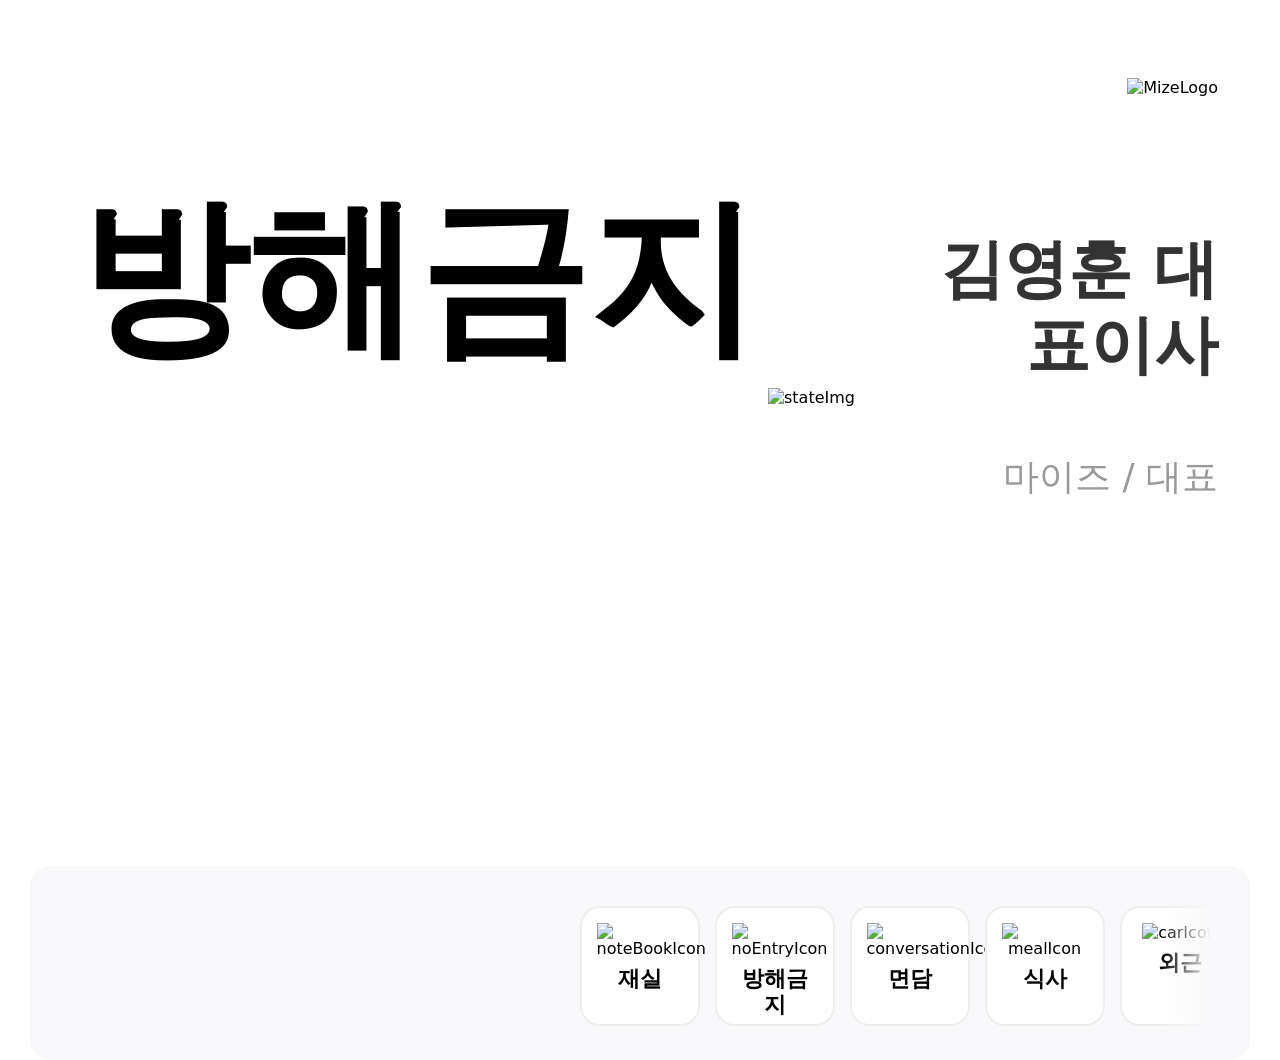
==== room3.html @ 1ccef026 "Update room3.html" ====
<!DOCTYPE html>
<html lang="ko">
<head>
  <meta charset="UTF-8">
  <meta name="viewport" content="width=device-width, initial-scale=1.0">
  <title>임원실 태블릿 UI - 시안 6</title>
  <link rel="stylesheet" href="reset.css">
  <link rel="stylesheet" href="style.css">
  <script src="https://kit.fontawesome.com/f3ec3a1505.js" crossorigin="anonymous"></script>
  <script src="https://code.jquery.com/jquery-3.6.0.min.js"></script>
  <script src="mainScript.js" async></script>
  <script src="jquery.easing.1.3.js"></script>
</head>
<body>
  <div class="container">
    <div class="left">
      <div class="state">
          <h1>방해금지</h1>
          <div class="stateImg">
              <img src="./img/noEntry.png" alt="stateImg">
          </div>
      </div>
  </div>
    <div class="right">
        <div class="logo">
            <img src="./img/MIZE.png" alt="MizeLogo">
        </div>
        <div class="room">
            <h3>김영훈 대표이사</h3>
            <div class="position">마이즈 / 대표</div>
        </div>
        <div class="schedule">

        </div>
    </div>
    <div class="menu">
        <div class="upDownBtn">
            <div class="udbtnBox">
              <i class="fa-solid fa-chevron-up"></i>
            </div>
        </div>
        <div class="menuContent">
          <div class="stateBtn">
            <div id="st1" class="active">
              <div class="btnBox">
                  <img src="./img/noteBookIcon.png" alt="noteBookIcon">
                  <div>재실</div>
              </div>
            </div>
            <div id="st2">
              <div class="btnBox">
                  <img src="./img/noEntryIcon.png" alt="noEntryIcon">
                  <div>방해금지</div>
              </div>
            </div>
            <div id="st3">
              <div class="btnBox">
                  <img src="./img/conversationIcon.png" alt="conversationIcon">
                  <div>면담</div>
              </div>
            </div>
            <div id="st4">
              <div class="btnBox">
                    <img src="./img/mealIcon.png" alt="mealIcon">
                    <div>식사</div>
              </div>
            </div>
            <div id="st5">
              <div class="btnBox">
                  <img src="./img/carIcon.png" alt="carIcon">
                  <div>외근</div>
              </div>
            </div>
            <div id="st6">
              <div class="btnBox">
                  <img src="./img/meetingIcon.png" alt="meetingIcon">
                  <div>회의</div>
              </div>
            </div>
            <div id="st7">
              <div class="btnBox">
                  <img src="./img/vacationIcon.png" alt="vacationIcon">
                  <div>휴가</div>
              </div>
            </div>
            <div id="st8">
              <div class="btnBox">
                  <img src="./img/homeIcon.png" alt="homeIcon">
                  <div>퇴근</div>
              </div>
            </div>
          </div>
        </div>
    </div>
  </div>
</body>
</html>
---- style.css ----
@import url("https://cdn.jsdelivr.net/gh/orioncactus/pretendard@v1.3.9/dist/web/variable/pretendardvariable.min.css");

html {
    overflow: hidden;
    
  }
  html * {
    box-sizing: border-box;
    font-family: "Pretendard Variable", Pretendard, -apple-system, BlinkMacSystemFont, system-ui, Roboto, "Helvetica Neue", "Segoe UI", "Apple SD Gothic Neo", "Noto Sans KR", "Malgun Gothic", "Apple Color Emoji", "Segoe UI Emoji", "Segoe UI Symbol", sans-serif;
  }
  
  :root {
    --black : #000000 ;
    --white : #ffffff ;
    --darkgray : #333333 ;
    --gray : #999999 ;
    --blue : #0692e7 ;
    --yellow : #F9D300 ;
    --red : #E70606 ;
    --bgGray : #f8f8fa;
  }
  
  .container {
    width: 100vw;
    height: 100vh;
    padding: 70px;
    overflow: hidden;
    display: flex;
    gap: 30px;
  }
  
  .left {
    width: 70%;
    /* background-color: #0692e7; */
    position: relative;
  }
  .state h1 {
    font-size: 170px;
    line-height: 170px;
    font-weight: 900;
    z-index: 10;
    position: absolute;
  }
  .stateImg img {
    height: 450px;
    position: absolute;
    right: 0;
    bottom: 0;
  }
  
  .right {
    width: 30%;
    display: flex;
    flex-direction: column;
    text-align: right;
  }
  .logo img {
    width: 134px;
  }
  .room {
    display: flex;
    flex-direction: column;
    gap: 10px;
    margin-top: 70px;
  }
  .room h3 {
    font-size: 64px;
    font-weight: 800;
    line-height: 76px;
    color: var(--darkgray);
  }
  .room .position {
    font-size: 36px;
    font-weight: 400;
    line-height: 40px;
    color: var(--gray);
  }
  .menu {
    width: calc(100% - 60px);
    height: 194px;
    position: absolute;
    left: 50%;
    transform: translateX(-50%);
    text-align: center;
    background-color: var(--bgGray);
    border-radius: 20px;
    bottom: -160px;
  }
  .menu.off {
    bottom: -160px;
    transition: ease-in-out 300ms;
  }
  .menu.on {
    bottom: 30px;
    transition: ease-in-out 300ms;
  }
  .upDownBtn {
    width: 100px;
    height: 60px;
    background-image: url('./img/udBtnBg.svg');
    border-radius: 50%;
    display: flex;
    align-items: center;
    justify-content: center;
    position: absolute;
    left: 50%;
    transform: translate(-50%, -50%);
  }
  .fa-chevron-up {
    font-size: 35px;
  }
  .fa-chevron-up.on {
    transform: rotate(180deg);
    transition: ease-in-out 300ms;
  }
  .fa-chevron-up.off {
    transform: rotate(00deg);
    transition: ease-in-out 300ms;
  }
  .menuContent {
    width: calc(100% - 80px);
    overflow: auto hidden;
    scroll-snap-type: x mandatory;
    scrollbar-width: none;
    margin: 40px;
  }
  .menuContent::before {
    content: " ";
    display: block;
    position: absolute;
    top: 0;
    left: 39px;
    width: 50px;
    height: 100%;
    background: rgb(248,248,250);
    background: linear-gradient(90deg, rgba(248,248,250,1) 0%, rgba(248,248,250,0) 100%);
  }
  .menuContent::after {
    content: " ";
    display: block;
    position: absolute;
    top: 0;
    right: 39px;
    width: 50px;
    height: 100%;
    background: rgb(248,248,250);
    background: linear-gradient(-90deg, rgba(248,248,250,1) 0%, rgba(248,248,250,0) 100%);
  }
  .stateBtn {
    padding: 0 calc(100% - 98px);
    height: 100%;
    display: flex;
    align-items: center;
    justify-content: center;
    gap: 15px;
    margin: auto 40px;
    scroll-snap-align: start;
  }
  .btnBox {
    width: 120px;
    height: 120px;
    background-color: var(--white);
    border: 2px solid #eeeeee;
    border-radius: 20px;
    padding: 15px;
  
  }
  .btnBox img {
    width: 56px;
    margin-bottom: 8px;
  }
  .btnBox div {
    font-size: 22px;
    line-height: 26px;
    font-weight: 600;
  }

  @media (min-width: 1281px) {
    .logo img {
        width: 30%;
    }
    .room h3 {
        font-size: 5vw;
        line-height: 120%;
    } 
    .room .position {
        font-size: 3vw;
        line-height: 120%;
    }
    .state h1 {
        font-size: 13vw;
        line-height: 120%;
    }
    .stateImg img {
        height: 60%;
    }
    .menu {
      height: 26vh;
    }
    .stateBtn {
      padding: 0;
    }
    .btnBox {
      width: 10vw;
      height: 10vw;
      display: flex;
      flex-direction: column;
      justify-content: center;
      align-items: center;
      gap: 5%;
      padding: 0;
    }
    .btnBox > * {
      width: 100%;
    }
    .btnBox img {
      width: 50%;
    }
    .btnBox div {
      font-size: 1.5vw;
    }
    .menu {
      bottom: -23vh;
    }
    .menu.off {
      bottom: -23vh;
    }
}
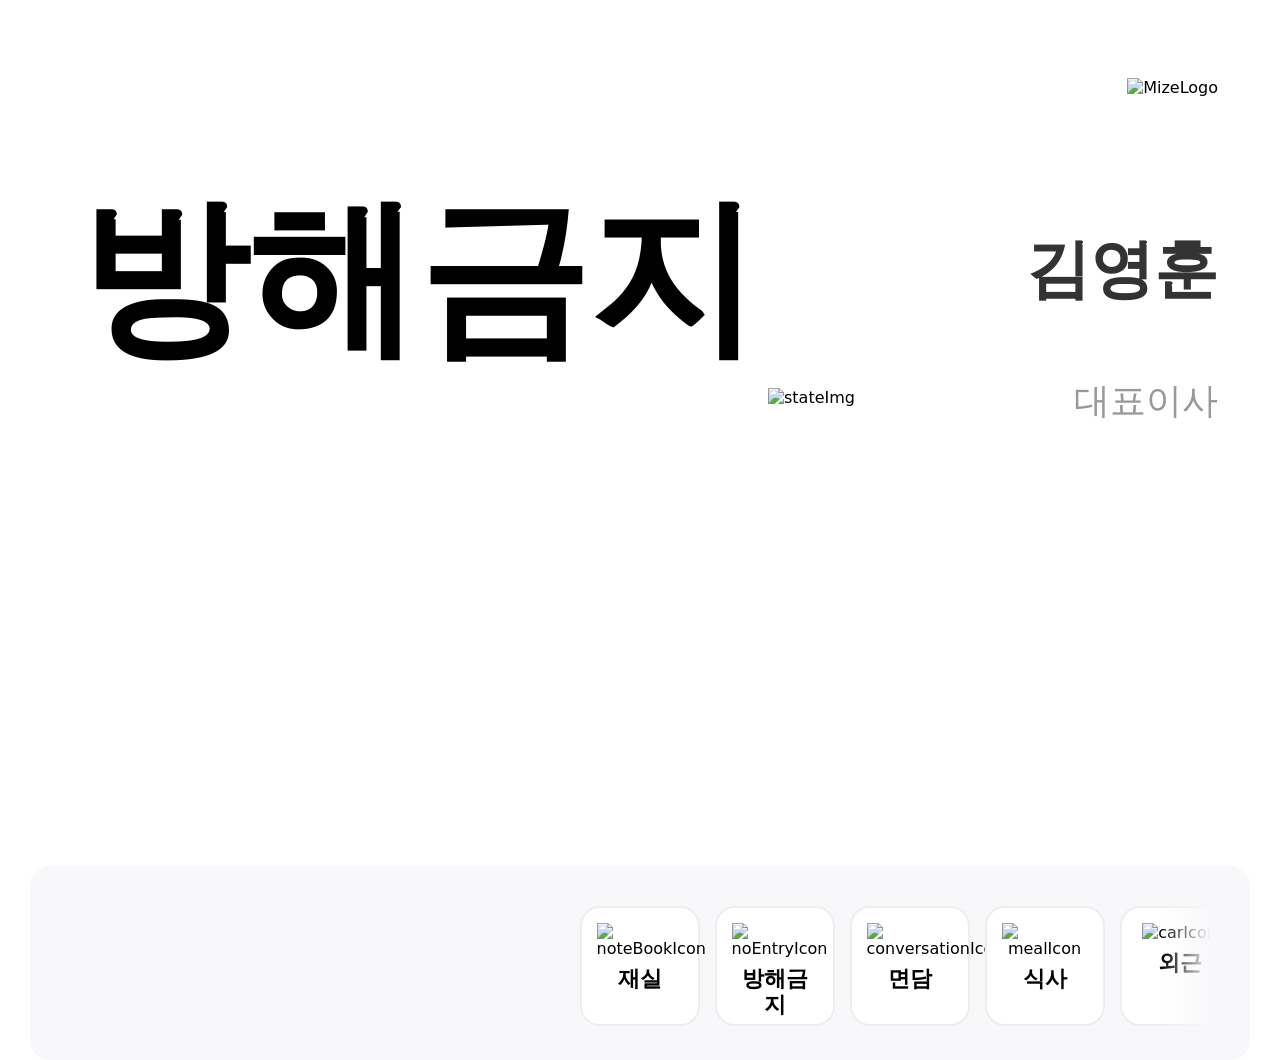
==== commit 00cb49fc: "Update room3.html" ====
--- a/room3.html
+++ b/room3.html
@@ -26,8 +26,8 @@
             <img src="./img/MIZE.png" alt="MizeLogo">
         </div>
         <div class="room">
-            <h3>김영훈 대표이사</h3>
-            <div class="position">마이즈 / 대표</div>
+            <h3>김영훈</h3>
+            <div class="position">대표이사</div>
         </div>
         <div class="schedule">
 
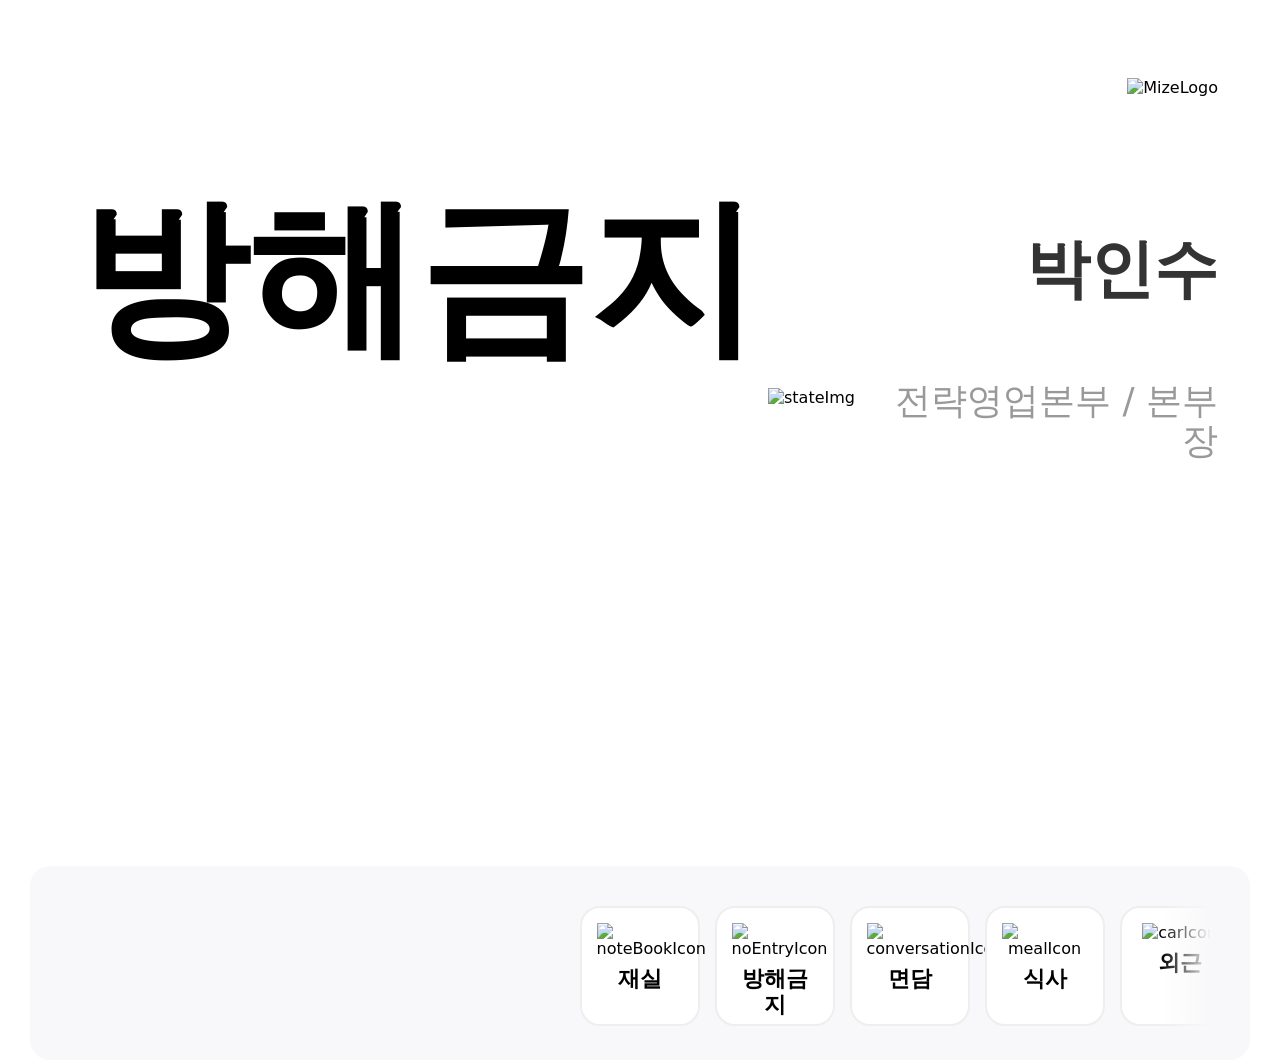
==== commit 945b419e: "Update room3.html" ====
--- a/room3.html
+++ b/room3.html
@@ -26,8 +26,8 @@
             <img src="./img/MIZE.png" alt="MizeLogo">
         </div>
         <div class="room">
-            <h3>김영훈</h3>
-            <div class="position">대표이사</div>
+            <h3>박인수</h3>
+            <div class="position">전략영업본부 / 본부장</div>
         </div>
         <div class="schedule">
 
